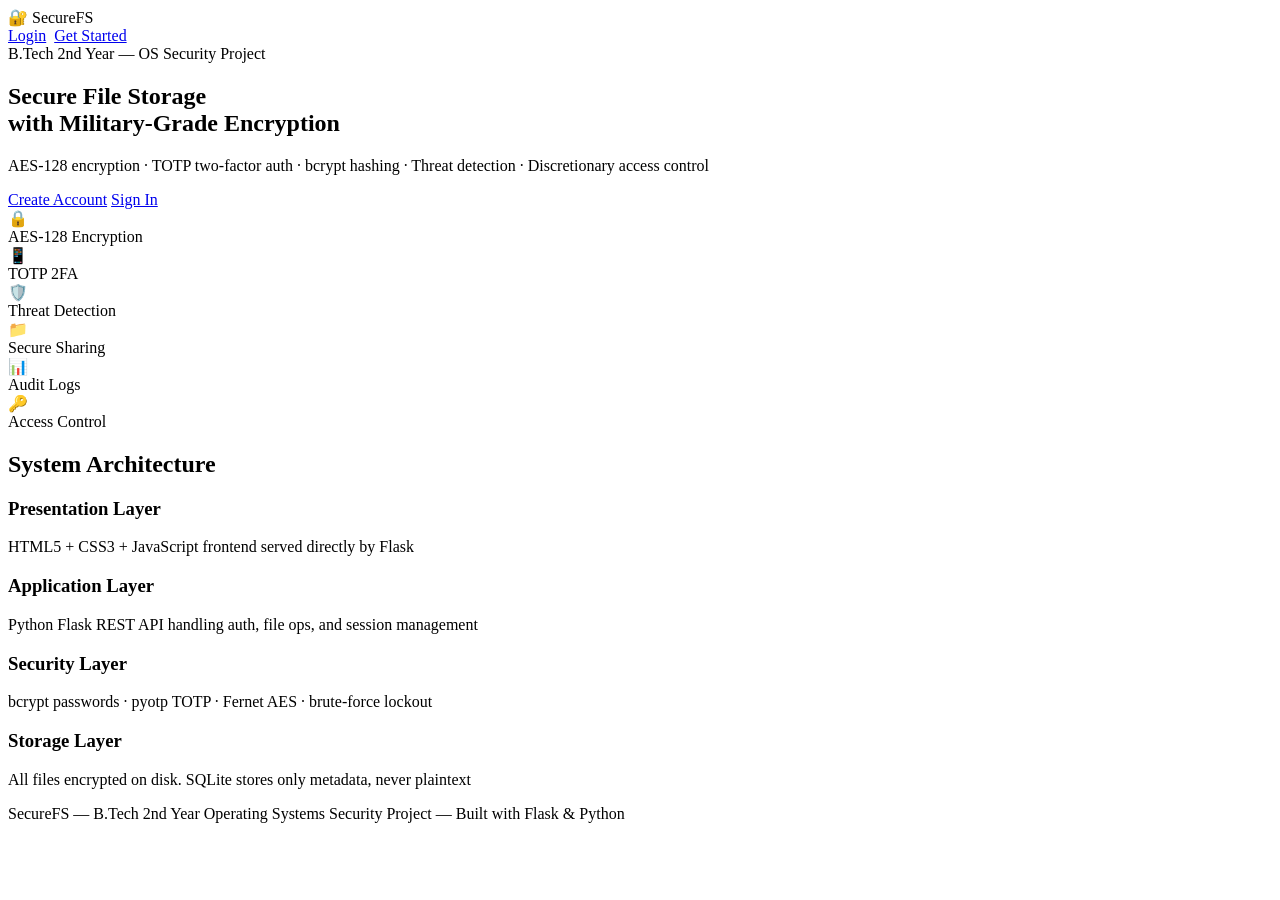
==== frontend/index.html @ 32db3429 "folder change" ====
<!DOCTYPE html>
<html lang="en">
<head>
<meta charset="UTF-8">
<meta name="viewport" content="width=device-width, initial-scale=1.0">
<title>SecureFS — Secure File Management System</title>
<link rel="stylesheet" href="css/style.css">
</head>
<body>

<nav class="navbar">
  <div class="nav-brand">🔐 SecureFS</div>
  <div style="display:flex;gap:.5rem">
    <a href="login.html"    class="btn btn-ghost">Login</a>
    <a href="register.html" class="btn btn-primary">Get Started</a>
  </div>
</nav>

<section class="hero">
  <div class="hero-content">
    <div class="hero-badge">B.Tech 2nd Year — OS Security Project</div>
    <h1 class="hero-title">
      Secure File Storage<br>
      <span class="grad">with Military-Grade Encryption</span>
    </h1>
    <p class="hero-sub">
      AES-128 encryption &middot; TOTP two-factor auth &middot; bcrypt hashing
      &middot; Threat detection &middot; Discretionary access control
    </p>
    <div class="hero-btns">
      <a href="register.html" class="btn btn-primary btn-lg">Create Account</a>
      <a href="login.html"    class="btn btn-outline btn-lg">Sign In</a>
    </div>
  </div>
  <div class="feat-grid">
    <div class="feat-card"><div class="feat-icon">🔒</div><div class="feat-label">AES-128 Encryption</div></div>
    <div class="feat-card"><div class="feat-icon">📱</div><div class="feat-label">TOTP 2FA</div></div>
    <div class="feat-card"><div class="feat-icon">🛡️</div><div class="feat-label">Threat Detection</div></div>
    <div class="feat-card"><div class="feat-icon">📁</div><div class="feat-label">Secure Sharing</div></div>
    <div class="feat-card"><div class="feat-icon">📊</div><div class="feat-label">Audit Logs</div></div>
    <div class="feat-card"><div class="feat-icon">🔑</div><div class="feat-label">Access Control</div></div>
  </div>
</section>

<section class="features-section">
  <h2 class="sec-title">System Architecture</h2>
  <div class="arch-grid">
    <div class="arch-card"><h3>Presentation Layer</h3><p>HTML5 + CSS3 + JavaScript frontend served directly by Flask</p></div>
    <div class="arch-card"><h3>Application Layer</h3><p>Python Flask REST API handling auth, file ops, and session management</p></div>
    <div class="arch-card"><h3>Security Layer</h3><p>bcrypt passwords · pyotp TOTP · Fernet AES · brute-force lockout</p></div>
    <div class="arch-card"><h3>Storage Layer</h3><p>All files encrypted on disk. SQLite stores only metadata, never plaintext</p></div>
  </div>
</section>

<footer class="footer">
  SecureFS &mdash; B.Tech 2nd Year Operating Systems Security Project &mdash; Built with Flask &amp; Python
</footer>

<script src="js/main.js"></script>
</body>
</html>
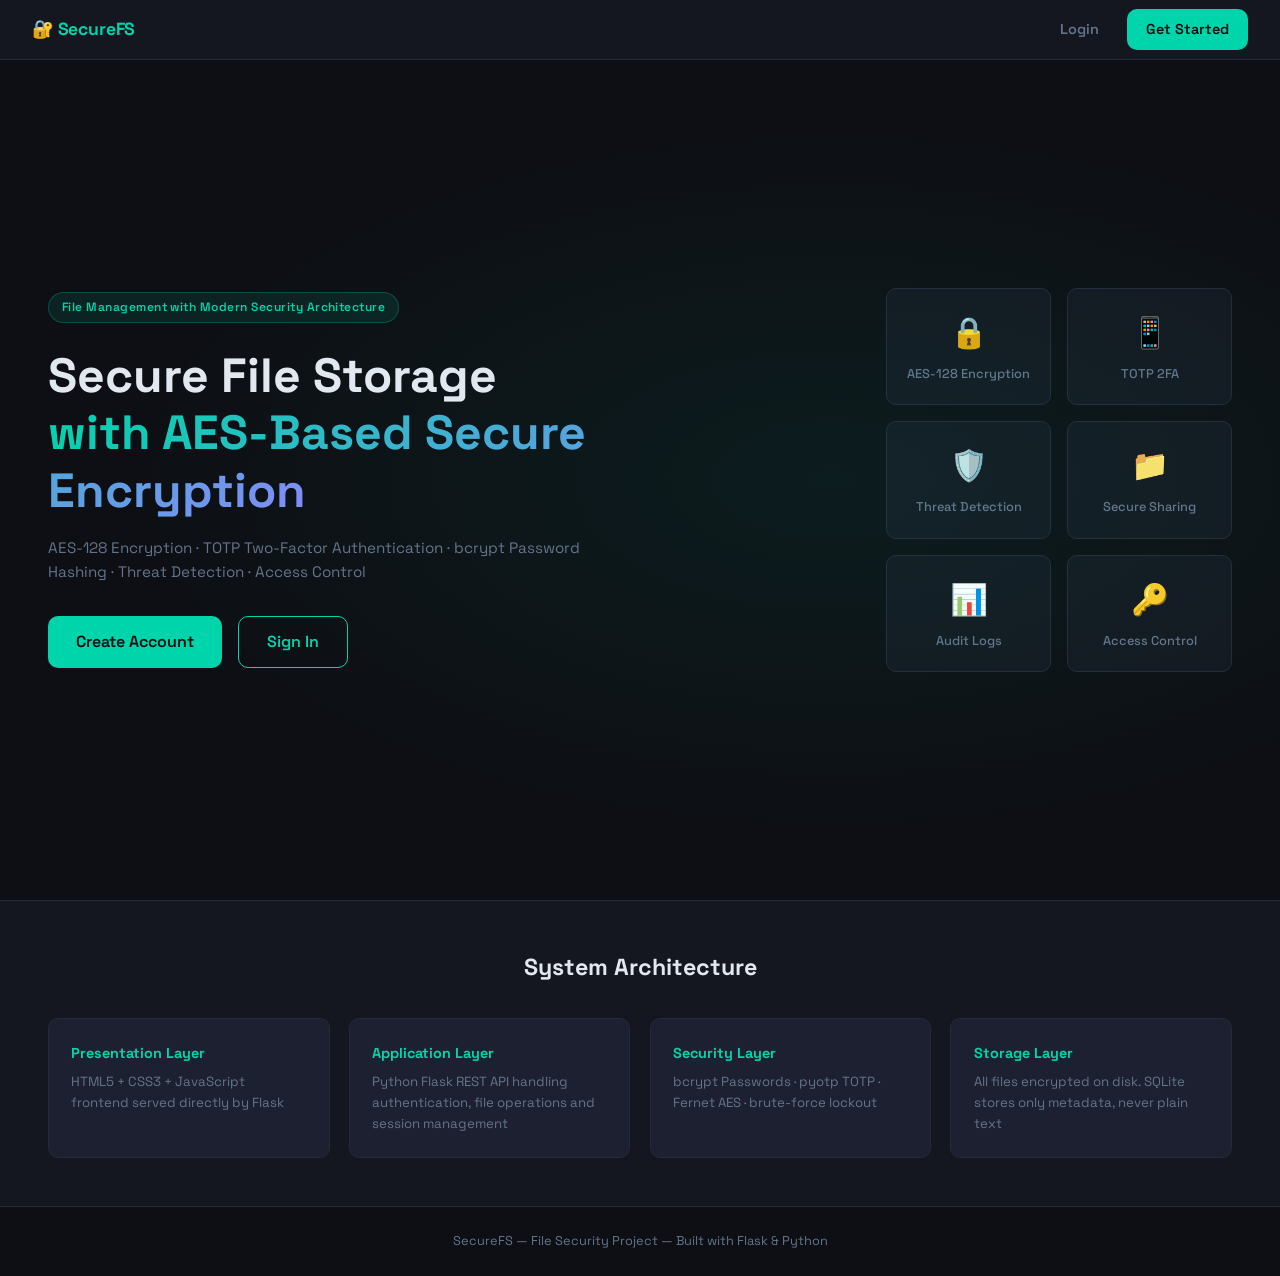
==== commit 553a3218: "Updated index.html" ====
--- a/frontend/index.html
+++ b/frontend/index.html
@@ -18,14 +18,14 @@
 
 <section class="hero">
   <div class="hero-content">
-    <div class="hero-badge">B.Tech 2nd Year — OS Security Project</div>
+    <div class="hero-badge">File Management with Modern Security Architecture</div>
     <h1 class="hero-title">
       Secure File Storage<br>
-      <span class="grad">with Military-Grade Encryption</span>
+      <span class="grad">with AES-Based Secure Encryption</span>
     </h1>
     <p class="hero-sub">
-      AES-128 encryption &middot; TOTP two-factor auth &middot; bcrypt hashing
-      &middot; Threat detection &middot; Discretionary access control
+      AES-128 Encryption &middot; TOTP Two-Factor Authentication &middot; bcrypt Password Hashing
+      &middot; Threat Detection &middot; Access Control
     </p>
     <div class="hero-btns">
       <a href="register.html" class="btn btn-primary btn-lg">Create Account</a>
@@ -46,14 +46,14 @@
   <h2 class="sec-title">System Architecture</h2>
   <div class="arch-grid">
     <div class="arch-card"><h3>Presentation Layer</h3><p>HTML5 + CSS3 + JavaScript frontend served directly by Flask</p></div>
-    <div class="arch-card"><h3>Application Layer</h3><p>Python Flask REST API handling auth, file ops, and session management</p></div>
-    <div class="arch-card"><h3>Security Layer</h3><p>bcrypt passwords · pyotp TOTP · Fernet AES · brute-force lockout</p></div>
-    <div class="arch-card"><h3>Storage Layer</h3><p>All files encrypted on disk. SQLite stores only metadata, never plaintext</p></div>
+    <div class="arch-card"><h3>Application Layer</h3><p>Python Flask REST API handling authentication, file operations and session management</p></div>
+    <div class="arch-card"><h3>Security Layer</h3><p>bcrypt Passwords · pyotp TOTP · Fernet AES · brute-force lockout</p></div>
+    <div class="arch-card"><h3>Storage Layer</h3><p>All files encrypted on disk. SQLite stores only metadata, never plain text</p></div>
   </div>
 </section>
 
 <footer class="footer">
-  SecureFS &mdash; B.Tech 2nd Year Operating Systems Security Project &mdash; Built with Flask &amp; Python
+  SecureFS &mdash; File Security Project &mdash; Built with Flask &amp; Python
 </footer>
 
 <script src="js/main.js"></script>
--- a/frontend/css/style.css
+++ b/frontend/css/style.css
@@ -0,0 +1,224 @@
+/* ============================================================
+   SecureFS — Global Stylesheet (dark, monochrome + cyan accent)
+   ============================================================ */
+@import url('https://fonts.googleapis.com/css2?family=Space+Grotesk:wght@300;400;500;600;700&family=JetBrains+Mono:wght@400;600&display=swap');
+
+:root {
+  --bg:        #0d0f14;
+  --bg2:       #141720;
+  --bg3:       #1c2030;
+  --border:    #252a3a;
+  --text:      #e2e8f0;
+  --muted:     #64748b;
+  --accent:    #00d4aa;
+  --green:     #34d399;
+  --red:       #f87171;
+  --yellow:    #fbbf24;
+  --blue:      #60a5fa;
+  --radius:    10px;
+}
+
+*, *::before, *::after { box-sizing: border-box; margin: 0; padding: 0; }
+html { scroll-behavior: smooth; }
+body { font-family: 'Space Grotesk', sans-serif; background: var(--bg); color: var(--text); min-height: 100vh; font-size: 15px; line-height: 1.6; }
+a { color: var(--accent); text-decoration: none; }
+a:hover { text-decoration: underline; }
+code { font-family: 'JetBrains Mono', monospace; font-size: 0.85em; }
+
+/* ── Buttons ── */
+.btn { display: inline-flex; align-items: center; gap: 6px; padding: .55rem 1.2rem; border-radius: var(--radius); font-family: inherit; font-size: .9rem; font-weight: 600; cursor: pointer; border: none; transition: all .18s; text-decoration: none !important; }
+.btn:disabled { opacity: .5; cursor: not-allowed; }
+.btn-primary  { background: var(--accent); color: #0a0c0f; }
+.btn-primary:hover  { background: #00efbe; transform: translateY(-1px); box-shadow: 0 4px 16px rgba(0,212,170,.3); }
+.btn-outline  { background: transparent; border: 1.5px solid var(--accent); color: var(--accent); }
+.btn-outline:hover  { background: rgba(0,212,170,.08); }
+.btn-ghost    { background: transparent; color: var(--muted); }
+.btn-ghost:hover    { color: var(--text); }
+.btn-danger   { background: var(--red); color: #fff; }
+.btn-danger:hover   { background: #ef4444; }
+.btn-lg  { padding: .75rem 1.75rem; font-size: 1rem; }
+.btn-sm  { padding: .3rem .75rem; font-size: .8rem; }
+.btn-full { width: 100%; justify-content: center; margin-top: .5rem; }
+
+/* ── Spinner ── */
+.spinner { display: inline-block; width: 14px; height: 14px; border: 2px solid rgba(0,0,0,.25); border-top-color: #000; border-radius: 50%; animation: spin .7s linear infinite; vertical-align: middle; }
+@keyframes spin { to { transform: rotate(360deg); } }
+
+/* ── Navbar ── */
+.navbar, .appnav { display: flex; align-items: center; justify-content: space-between; padding: 0 2rem; height: 60px; background: var(--bg2); border-bottom: 1px solid var(--border); position: sticky; top: 0; z-index: 100; }
+.nav-brand { font-size: 1.1rem; font-weight: 700; color: var(--accent); letter-spacing: -.01em; }
+.nav-links  { display: flex; gap: .15rem; }
+.nl { padding: .4rem .85rem; border-radius: 8px; color: var(--muted); font-weight: 500; font-size: .88rem; transition: all .15s; }
+.nl:hover, .nl.active { color: var(--text); background: var(--bg3); text-decoration: none; }
+.nav-right  { display: flex; align-items: center; gap: .75rem; }
+.nav-user   { font-size: .82rem; color: var(--muted); }
+
+/* ── Hero / Landing ── */
+.hero { display: flex; align-items: center; justify-content: space-between; padding: 5rem 3rem; min-height: calc(100vh - 60px); gap: 3rem; position: relative; overflow: hidden; }
+.hero::before { content: ''; position: absolute; inset: 0; background: radial-gradient(ellipse at 65% 50%, rgba(0,212,170,.07) 0%, transparent 60%); pointer-events: none; }
+.hero-content { flex: 1; max-width: 540px; position: relative; }
+.hero-badge { display: inline-block; padding: .3rem .8rem; border-radius: 20px; background: rgba(0,212,170,.1); border: 1px solid rgba(0,212,170,.25); color: var(--accent); font-size: .75rem; font-weight: 600; letter-spacing: .04em; margin-bottom: 1.5rem; }
+.hero-title { font-size: clamp(1.9rem,4vw,3rem); font-weight: 700; line-height: 1.2; margin-bottom: 1rem; }
+.grad { background: linear-gradient(135deg, var(--accent) 0%, #818cf8 100%); -webkit-background-clip: text; -webkit-text-fill-color: transparent; background-clip: text; }
+.hero-sub { color: var(--muted); margin-bottom: 2rem; font-size: .95rem; }
+.hero-btns { display: flex; gap: 1rem; flex-wrap: wrap; }
+.feat-grid { display: grid; grid-template-columns: repeat(2,1fr); gap: 1rem; }
+.feat-card { background: var(--bg2); border: 1px solid var(--border); border-radius: var(--radius); padding: 1.25rem; text-align: center; transition: border-color .2s; }
+.feat-card:hover { border-color: var(--accent); }
+.feat-icon  { font-size: 1.9rem; margin-bottom: .4rem; }
+.feat-label { font-size: .8rem; color: var(--muted); font-weight: 500; }
+.features-section { padding: 3rem; background: var(--bg2); border-top: 1px solid var(--border); }
+.sec-title { font-size: 1.45rem; font-weight: 700; text-align: center; margin-bottom: 2rem; }
+.arch-grid { display: grid; grid-template-columns: repeat(auto-fit,minmax(210px,1fr)); gap: 1.2rem; }
+.arch-card { background: var(--bg3); border: 1px solid var(--border); border-radius: var(--radius); padding: 1.4rem; }
+.arch-card h3 { color: var(--accent); font-size: .9rem; margin-bottom: .4rem; }
+.arch-card p  { color: var(--muted); font-size: .83rem; }
+.footer { text-align: center; padding: 1.5rem; border-top: 1px solid var(--border); color: var(--muted); font-size: .8rem; }
+
+/* ── Auth pages ── */
+.auth-wrap { display: flex; align-items: center; justify-content: center; min-height: 100vh; padding: 1.5rem; }
+.auth-card { background: var(--bg2); border: 1px solid var(--border); border-radius: 16px; padding: 2.4rem; width: 100%; max-width: 430px; box-shadow: 0 8px 40px rgba(0,0,0,.45); }
+.auth-head { text-align: center; margin-bottom: 2rem; }
+.auth-logo { font-size: 1.05rem; font-weight: 700; color: var(--accent); margin-bottom: .7rem; }
+.auth-head h2 { font-size: 1.55rem; font-weight: 700; margin-bottom: .35rem; }
+.auth-sub { color: var(--muted); font-size: .86rem; }
+.auth-foot { text-align: center; margin-top: 1.25rem; color: var(--muted); font-size: .86rem; }
+.back-link  { display: inline-block; color: var(--muted); font-size: .82rem; margin-bottom: .75rem; }
+
+/* ── Forms ── */
+.fg { margin-bottom: 1rem; }
+.fg label { display: block; font-size: .82rem; font-weight: 600; color: var(--muted); margin-bottom: .35rem; letter-spacing: .02em; }
+.fg input, .fg select { width: 100%; background: var(--bg3); border: 1.5px solid var(--border); border-radius: var(--radius); padding: .62rem .9rem; color: var(--text); font-family: inherit; font-size: .9rem; transition: border-color .18s; outline: none; }
+.fg input:focus, .fg select:focus { border-color: var(--accent); }
+.fg input::placeholder { color: var(--muted); }
+.inp-wrap { position: relative; }
+.inp-wrap input { padding-right: 2.6rem; }
+.eye-btn { position: absolute; right: .65rem; top: 50%; transform: translateY(-50%); background: none; border: none; cursor: pointer; font-size: .95rem; line-height: 1; }
+
+/* ── Messages ── */
+.msg { display: none; padding: .6rem .9rem; border-radius: 8px; font-size: .84rem; font-weight: 500; margin: .7rem 0; }
+.ok  { background: rgba(52,211,153,.12); color: var(--green); border: 1px solid rgba(52,211,153,.3); display: block; }
+.err { background: rgba(248,113,113,.12); color: var(--red);   border: 1px solid rgba(248,113,113,.3); display: block; }
+
+/* ── Password strength ── */
+.pw-wrap { margin-top: .35rem; }
+.pw-bar  { height: 4px; background: var(--bg3); border-radius: 4px; overflow: hidden; margin-bottom: 3px; }
+.pw-fill { height: 100%; border-radius: 4px; transition: width .3s; }
+.s1 { background: var(--red);    }
+.s2 { background: var(--yellow); }
+.s3 { background: var(--blue);   }
+.s4 { background: var(--green);  }
+.pw-lbl { font-size: .74rem; font-weight: 600; }
+
+/* ── QR ── */
+.qr-box  { display: flex; justify-content: center; margin: 1.1rem 0; }
+.qr-img  { width: 175px; height: 175px; border-radius: 10px; border: 3px solid var(--accent); background: white; }
+.secret-box { background: var(--bg3); border: 1px solid var(--border); border-radius: 8px; padding: .7rem 1rem; margin: .9rem 0; }
+.secret-box small { font-size: .74rem; color: var(--muted); display: block; margin-bottom: .25rem; }
+.secret-code { font-family: 'JetBrains Mono', monospace; font-size: .88rem; color: var(--accent); word-break: break-all; }
+.steps { margin: .9rem 0; }
+.step  { display: flex; align-items: center; gap: .65rem; padding: .4rem 0; font-size: .86rem; color: var(--muted); }
+.step-n { display: inline-flex; align-items: center; justify-content: center; width: 20px; height: 20px; background: var(--accent); color: #0a0c0f; border-radius: 50%; font-weight: 700; font-size: .7rem; flex-shrink: 0; }
+
+/* ── App layout ── */
+.appmain { max-width: 1100px; margin: 0 auto; padding: 2rem 1.5rem; }
+.pg-head  { display: flex; align-items: flex-start; justify-content: space-between; margin-bottom: 2rem; flex-wrap: wrap; gap: .75rem; }
+.pg-head h1 { font-size: 1.7rem; font-weight: 700; }
+.pg-head p  { color: var(--muted); font-size: .88rem; margin-top: .2rem; }
+
+/* ── Stats ── */
+.stats-grid { display: grid; grid-template-columns: repeat(auto-fit,minmax(175px,1fr)); gap: 1rem; margin-bottom: 2rem; }
+.stat-card  { background: var(--bg2); border: 1px solid var(--border); border-radius: var(--radius); padding: 1.4rem; text-align: center; transition: border-color .2s; }
+.stat-card:hover { border-color: var(--accent); }
+.stat-icon { font-size: 1.9rem; margin-bottom: .4rem; }
+.stat-val  { font-size: 2rem; font-weight: 700; font-family: 'JetBrains Mono', monospace; color: var(--accent); }
+.stat-lbl  { font-size: .78rem; color: var(--muted); margin-top: .2rem; }
+
+/* ── Dash two-col ── */
+.dash-grid { display: grid; grid-template-columns: 1fr 1fr; gap: 1.5rem; margin-bottom: 1.5rem; }
+.panel { background: var(--bg2); border: 1px solid var(--border); border-radius: var(--radius); padding: 1.4rem; }
+.panel h3 { font-size: .82rem; font-weight: 700; color: var(--muted); text-transform: uppercase; letter-spacing: .05em; margin-bottom: 1rem; }
+
+/* ── Mini file rows ── */
+.frow { display: flex; align-items: center; gap: .7rem; padding: .55rem 0; border-bottom: 1px solid var(--border); font-size: .87rem; }
+.frow:last-child { border-bottom: none; }
+.frow-name { flex: 1; overflow: hidden; text-overflow: ellipsis; white-space: nowrap; }
+.frow-size { color: var(--muted); font-size: .78rem; }
+.enc-y { color: var(--green); } .enc-n { color: var(--red); }
+
+/* ── Log rows ── */
+.lrow { display: flex; align-items: center; gap: .7rem; padding: .5rem 0; border-bottom: 1px solid var(--border); font-size: .82rem; }
+.lrow:last-child { border-bottom: none; }
+.lbadge { font-family: 'JetBrains Mono', monospace; font-size: .7rem; font-weight: 700; padding: .12rem .38rem; border-radius: 4px; min-width: 58px; text-align: center; }
+.lrow.info .lbadge     { background: rgba(96,165,250,.15); color: var(--blue); }
+.lrow.warning .lbadge  { background: rgba(251,191,36,.15); color: var(--yellow); }
+.lrow.critical .lbadge { background: rgba(248,113,113,.15); color: var(--red); }
+.laction { flex: 1; font-family: 'JetBrains Mono', monospace; font-size: .79rem; }
+.ltime   { color: var(--muted); font-size: .76rem; }
+
+/* ── Quick actions ── */
+.qa-grid { display: flex; gap: 1rem; flex-wrap: wrap; margin-top: .75rem; }
+.qa-btn  { display: flex; align-items: center; gap: .5rem; padding: .7rem 1.2rem; background: var(--bg3); border: 1px solid var(--border); border-radius: var(--radius); color: var(--text); font-weight: 600; font-size: .88rem; transition: all .18s; text-decoration: none !important; }
+.qa-btn:hover { border-color: var(--accent); color: var(--accent); transform: translateY(-1px); }
+
+/* ── Upload page ── */
+.upload-card { background: var(--bg2); border: 1px solid var(--border); border-radius: var(--radius); padding: 2rem; max-width: 580px; }
+.dropzone { border: 2px dashed var(--border); border-radius: var(--radius); padding: 2.5rem 2rem; text-align: center; transition: all .2s; cursor: pointer; }
+.dropzone:hover, .dropzone.dragover { border-color: var(--accent); background: rgba(0,212,170,.03); }
+.dz-icon { font-size: 3rem; margin-bottom: .7rem; }
+.dz-text { font-size: .98rem; font-weight: 600; margin-bottom: .3rem; }
+.dz-sub  { color: var(--muted); font-size: .84rem; margin-bottom: 1rem; }
+.preview { display: flex; align-items: center; gap: .75rem; padding: .85rem; background: var(--bg3); border: 1px solid var(--border); border-radius: var(--radius); margin: 1rem 0; }
+.prev-icon { font-size: 2rem; }
+.prev-name { font-weight: 600; font-size: .88rem; }
+.prev-size { color: var(--muted); font-size: .78rem; }
+.prev-info { flex: 1; }
+.checklist { background: var(--bg3); border-radius: var(--radius); padding: .9rem 1.1rem; margin: 1.1rem 0; }
+.checklist h4 { font-size: .78rem; font-weight: 700; color: var(--muted); text-transform: uppercase; letter-spacing: .05em; margin-bottom: .65rem; }
+.chk { padding: .35rem 0; font-family: 'JetBrains Mono', monospace; font-size: .8rem; color: var(--muted); transition: color .25s; }
+.chk.done { color: var(--green); }
+.chk.fail { color: var(--red); }
+.allowed  { margin-top: 1.1rem; font-size: .8rem; color: var(--muted); }
+
+/* ── Files table ── */
+.tbl-wrap { overflow-x: auto; }
+table.ftbl { width: 100%; border-collapse: collapse; font-size: .87rem; }
+.ftbl th { text-align: left; padding: .6rem .75rem; border-bottom: 2px solid var(--border); color: var(--muted); font-size: .76rem; text-transform: uppercase; letter-spacing: .04em; white-space: nowrap; }
+.ftbl td { padding: .7rem .75rem; border-bottom: 1px solid var(--border); vertical-align: middle; }
+.ftbl tr:hover td { background: var(--bg3); }
+.acts { display: flex; gap: .35rem; flex-wrap: wrap; }
+.tg { color: var(--green); } .tr { color: var(--red); }
+
+/* ── Tabs ── */
+.tabs { display: flex; gap: .2rem; margin-bottom: 1.5rem; background: var(--bg2); border: 1px solid var(--border); border-radius: var(--radius); padding: .28rem; width: fit-content; }
+.tab { padding: .42rem 1.2rem; border-radius: 8px; border: none; background: transparent; color: var(--muted); font-family: inherit; font-weight: 600; font-size: .86rem; cursor: pointer; transition: all .15s; }
+.tab.active { background: var(--bg3); color: var(--text); }
+
+/* ── Modal ── */
+.overlay { position: fixed; inset: 0; background: rgba(0,0,0,.65); display: flex; align-items: center; justify-content: center; z-index: 200; }
+.modal   { background: var(--bg2); border: 1px solid var(--border); border-radius: 16px; padding: 2rem; width: 100%; max-width: 420px; box-shadow: 0 8px 40px rgba(0,0,0,.5); }
+.modal h3 { margin-bottom: 1.2rem; font-size: 1.15rem; }
+.modal-acts { display: flex; gap: .75rem; justify-content: flex-end; margin-top: 1.2rem; }
+
+/* ── Share page ── */
+.share-card { background: var(--bg2); border: 1px solid var(--border); border-radius: var(--radius); padding: 1.7rem; max-width: 540px; margin-bottom: 2rem; }
+.share-card h3 { margin-bottom: 1.2rem; font-size: 1.05rem; }
+.toggle-row { display: flex; align-items: center; gap: .75rem; }
+.tgl { position: relative; display: inline-block; width: 42px; height: 22px; }
+.tgl input { display: none; }
+.tgl-slider { position: absolute; inset: 0; background: var(--bg3); border: 1px solid var(--border); border-radius: 11px; transition: background .2s; cursor: pointer; }
+.tgl input:checked + .tgl-slider { background: var(--accent); }
+.tgl-slider::after { content: ''; position: absolute; top: 2px; left: 2px; width: 16px; height: 16px; background: white; border-radius: 50%; transition: left .18s; }
+.tgl input:checked + .tgl-slider::after { left: 22px; }
+
+/* ── Empty state ── */
+.empty { color: var(--muted); font-size: .9rem; padding: 2rem; text-align: center; }
+
+/* ── Util ── */
+.hidden { display: none !important; }
+
+@media (max-width: 768px) {
+  .dash-grid { grid-template-columns: 1fr; }
+  .hero { flex-direction: column; padding: 3rem 1.5rem; }
+  .appnav .nav-links { display: none; }
+}
